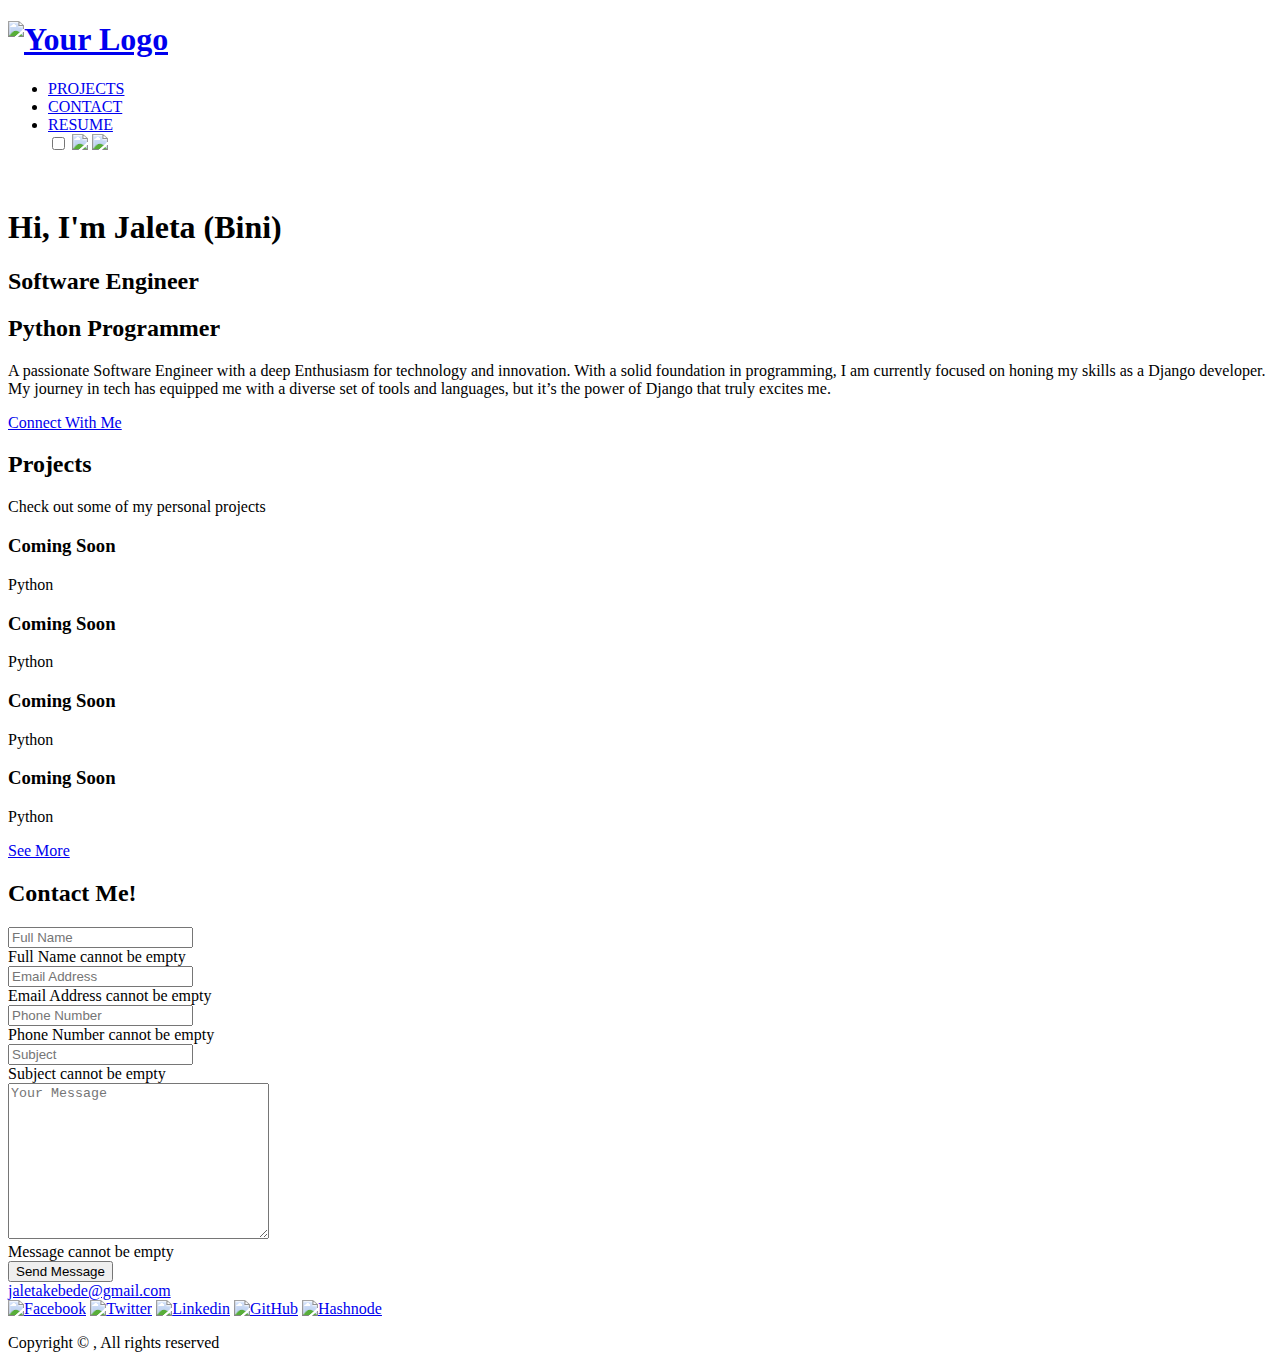
==== index.html @ 5a7c5d16 "directory rearragned" ====
<!DOCTYPE html>
<html lang="en">
  <head>
    <meta charset="UTF-8" />
    <meta http-equiv="X-UA-Compatible" content="IE=edge" />
    <meta name="viewport" content="width=device-width, initial-scale=1.0" />
    <!-- Primary Meta Tags -->
    <title>BiniJ</title>
    <meta name="title" content="Personal Portfolio" />
    <meta
      name="description"
      content="A Software Engineer and Python Programmer based in Adama Ethiopia."
    />

    <!-- Open Graph / Facebook -->
    <meta property="og:type" content="website" />
    <meta property="og:url" content="#" />
    <meta property="og:title" content="Personal Portfolio" />

    <meta property="og:image" content="" />

    <!-- Twitter -->
    <meta property="twitter:card" content="summary_large_image" />
    <meta property="twitter:url" content="" />
    <meta property="twitter:title" content="Portfolio Template - Open source" />
    <meta property="twitter:description" content="Personal Portfolio" />

    <!-- Link -->
    <!-- <link
      rel="apple-touch-icon"
      sizes="180x180"
      href="assets/favicon/J_logo2.png"
    />
    <link
      rel="icon"
      type="image/png"
      sizes="16x16"
      href="/assets/favicon/J_logo2.png"
    />
    <link
      rel="icon"
      type="image/png"
      sizes="32x32"
      href="assets/favicon/J_logo2.png"
    />
    <link
      rel="icon"
      type="image/png"
      sizes="192x192"
      href="assets/favicon/J_logo2.png"
    /> -->

    <link rel="icon" type="image/x-icon" href="assets/favicon/J_logo2.png" />
    <link rel="manifest" href="assets/favicon/site.webmanifest" />
    <link
      rel="stylesheet"
      href="https://use.fontawesome.com/releases/v5.15.4/css/all.css"
      integrity="sha384-DyZ88mC6Up2uqS4h/KRgHuoeGwBcD4Ng9SiP4dIRy0EXTlnuz47vAwmeGwVChigm"
      crossorigin="anonymous"
    />
    <link rel="stylesheet" href="css/style.css" />
    <link rel="stylesheet" href="css/utilities.css" />
  </head>
  <body>
    <header id="hero">
      <!-- Navbar -->
      <nav class="navbar">
        <div class="container">
          <!-- Logo -->
          <h1 id="logo">
            <a href="#"><img src="./assets/J_logo2.png" alt="Your Logo" /></a>
          </h1>
          <!-- Navbar links -->
          <ul class="nav-menu">
            <li><a class="nav-link" href="#projects">PROJECTS</a></li>
            <li><a class="nav-link" href="#contact">CONTACT</a></li>
            <!-- <li><a class="nav-link" href="#">BlOG</a></li> -->
            <!-- <li><a class="nav-link" href="#">BlOG</a></li> -->
            <li>
              <a class="nav-link btn btn-primary" href="#"
                >RESUME <i class="fas fa-arrow-right"></i
              ></a>
            </li>

            <!-- Toggle switch -->
            <div class="theme-switch">
              <input type="checkbox" id="switch" />
              <label class="toggle-icons" for="switch">
                <img class="moon" src="assets/moon.svg" />
                <img class="sun" src="assets/sun.svg" />
              </label>
            </div>
            <!-- Hamburger menu -->
          </ul>
          <div class="hamburger">
            <span class="bar"></span>
            <span class="bar"></span>
            <span class="bar"></span>
          </div>
        </div>
      </nav>

      <section class="header-container">
        <img class="profile-image" src="assets\bini_blackbg.jpeg" alt="" />
        <h1>Hi, I'm Jaleta (Bini)</h1>

        <div class="content-text">
          <h2>Software Engineer</h3>
          <h2>Python Programmer</h3>

          <p>A passionate Software Engineer with a deep Enthusiasm for technology and innovation. With a solid foundation in programming, I am currently focused on honing my skills as a Django developer. My journey in tech has equipped me with a diverse set of tools and languages, but it’s the power of Django that truly excites me.
          </p>
        </div>
        <a
          href="https://www.linkedin.com/in/biniam0?lipi=urn%3Ali%3Apage%3Ad_flagship3_profile_view_base_contact_details%3BS49T3yIkQtW8JQzjKmRiKA%3D%3D"
          class="btn btn-secondary"
          target="_blank"
          >Connect With Me</a
        >
      </section>
    </header>

    <!-- Projects -->
    <section id="projects" class="project-container container">
      <div class="division"></div>
      <div class="content-text">
        <h2>Projects</h2>
        <p>Check out some of my personal projects</p>
      </div>

      <article class="project">
        <!-- Project 1 -->
        <div href="" class="card">
          <div class="project-info">
            <div class="project-bio">
              <h3>Coming Soon</h3>
              <p>Python</p>
            </div>

            <div class="project-link">
              <a href="#" target="_blank"><i class="fab fa-github"></i></a>
              <a href="#" target="_blank"><i class="fas fa-globe"></i></a>
            </div>
          </div>
        </div>

        <!-- Project 2 -->
        <div href="" class="card">
          <div class="project-info">
            <div class="project-bio">
              <h3>Coming Soon</h3>
              <p>Python</p>
            </div>

            <div class="project-link">
              <a href="#" target="_blank"><i class="fab fa-github"></i></a>
              <a href="#" target="_blank"><i class="fas fa-globe"></i></a>
            </div>
          </div>
        </div>

        <!-- Porject 3 -->
        <div href="" class="card">
          <div class="project-info">
            <div class="project-bio">
              <h3>Coming Soon</h3>
              <p>Python</p>
            </div>

            <div class="project-link">
              <a href="#" target="_blank"><i class="fab fa-github"></i></a>
              <a href="#" target="_blank"><i class="fas fa-globe"></i></a>
            </div>
          </div>
        </div>

        <!-- Project 4 -->
        <div href="" class="card">
          <div class="project-info">
            <div class="project-bio">
              <h3>Coming Soon</h3>
              <p>Python</p>
            </div>

            <div class="project-link">
              <a href="#" target="_blank"><i class="fab fa-github"></i></a>
              <a href="#" target="_blank"><i class="fas fa-globe"></i></a>
            </div>
          </div>
        </div>

        <!-- Project 5
        <div href="" class="card">
          <div class="project-info">
            <div class="project-bio">
              <h3>Project Five</h3>
              <p>Python</p>
            </div>

            <div class="project-link">
              <a href="#" target="_blank"><i class="fab fa-github"></i></a>
              <a href="#" target="_blank"><i class="fas fa-globe"></i></a>
            </div>
          </div>
        </div>

        Project 6
        <div href="" class="card">
          <div class="project-info">
            <div class="project-bio">
              <h3>Project Six</h3>
              <p>Python</p>
            </div>

            <div class="project-link">
              <a href="#" target="_blank"><i class="fab fa-github"></i></a>
              <a href="#" target="_blank"><i class="fas fa-globe"></i></a>
            </div>
          </div>
        </div> -->
      </article>

      <a href="#" class="btn btn-secondary" target="_blank"
        >See More <i class="fas fa-arrow-right"></i
      ></a>
    </section>

    <!-- CONTACT SECTION DESIGN 2-->
    <section class="contact" id="contact-form">
      <div class="division"></div>

      <h2>Contact Me!</h2>

      <form action="#">
          <div class="input-box">
              <div class="input-field field">
                  <input type="text" placeholder="Full Name" id="name" class="item" autocomplete="off">
                  <div class="error-txt">Full Name cannot be empty</div>
              </div>
              <div class="input-field field">
                  <input type="text" placeholder="Email Address" id="email" class="item" autocomplete="off">
                  <div class="error-txt email">Email Address cannot be empty</div>
              </div>
          </div>
          <div class="input-box">
              <div class="input-field field">
                  <input type="text" placeholder="Phone Number" id="phone" class="item" autocomplete="off">
                  <div class="error-txt">Phone Number cannot be empty</div>
              </div>
              <div class="input-field field">
                  <input type="text" placeholder="Subject" id="subject" class="item" autocomplete="off">
                  <div class="error-txt">Subject cannot be empty</div>
              </div>
          </div>

          <div class="textarea-field field">
              <textarea name="" id="message" cols="30" rows="10" placeholder="Your Message" class="item" autocomplete="off"></textarea>
              <div class="error-txt">Message cannot be empty</div>
          </div>

          <button type="submit" class="btn btn-secondary">Send Message</button>
      </form>
  </section>

    <footer id="footer">
      <div class="container">
        <a href="mailto:jaletakebede@gmail.com">jaletakebede@gmail.com</a>
        <!-- Social links -->
        <div class="social">
          <a href="#" target="_blank"
            ><img src="./assets/facebook-icon.svg" alt="Facebook"
          /></a>
          <a href="#" target="_blank"
            ><img src="./assets/twitter-icon.svg" alt="Twitter"
          /></a>
          <a href="#" target="_blank"
            ><img src="./assets/linkedin-icon.svg" alt="Linkedin"
          /></a>
          <a href="#" target="_blank"
            ><img src="./assets/github-icon.svg" alt="GitHub"
          /></a>
          <a href="#" target="_blank"
            ><img src="./assets/hashnode-icon.svg" alt="Hashnode"
          /></a>
        </div>
        <!-- Attribution -->
        <div class="attribution">
          <a
            href="https://github.com/CommunityPro/portfolio-html"
            target="_blank"
            rel="noopener noreferrer"
          >
            <!-- <img
              src="https://user-images.githubusercontent.com/62628408/157202263-9174da24-b19a-4017-9b7c-a1d26ae8f014.svg"
              alt="attribution"
              width="150px"
            /> -->
          </a>
        </div>
        <p>Copyright &copy; <span id="datee"></span>, All rights reserved</p>
      </div>
    </footer>
    <script src="js/script.js"></script>
  </body>
</html>
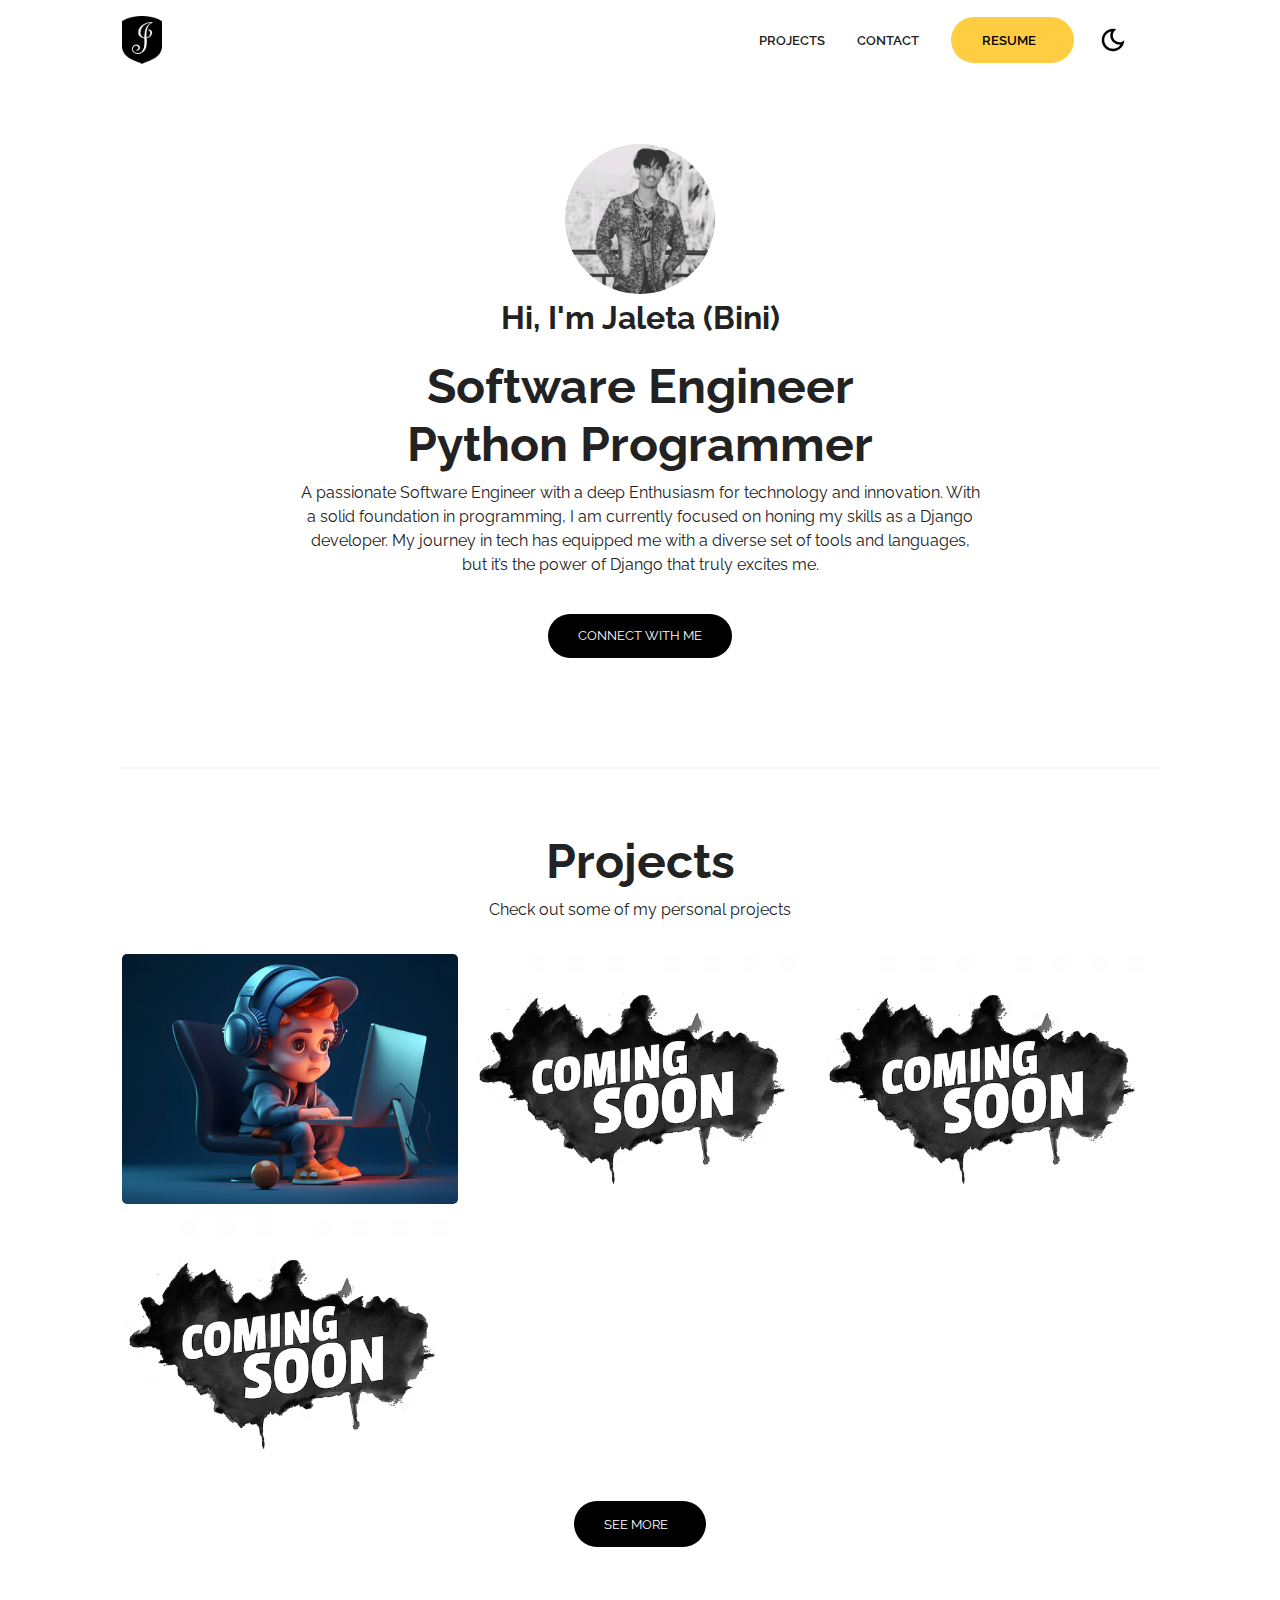
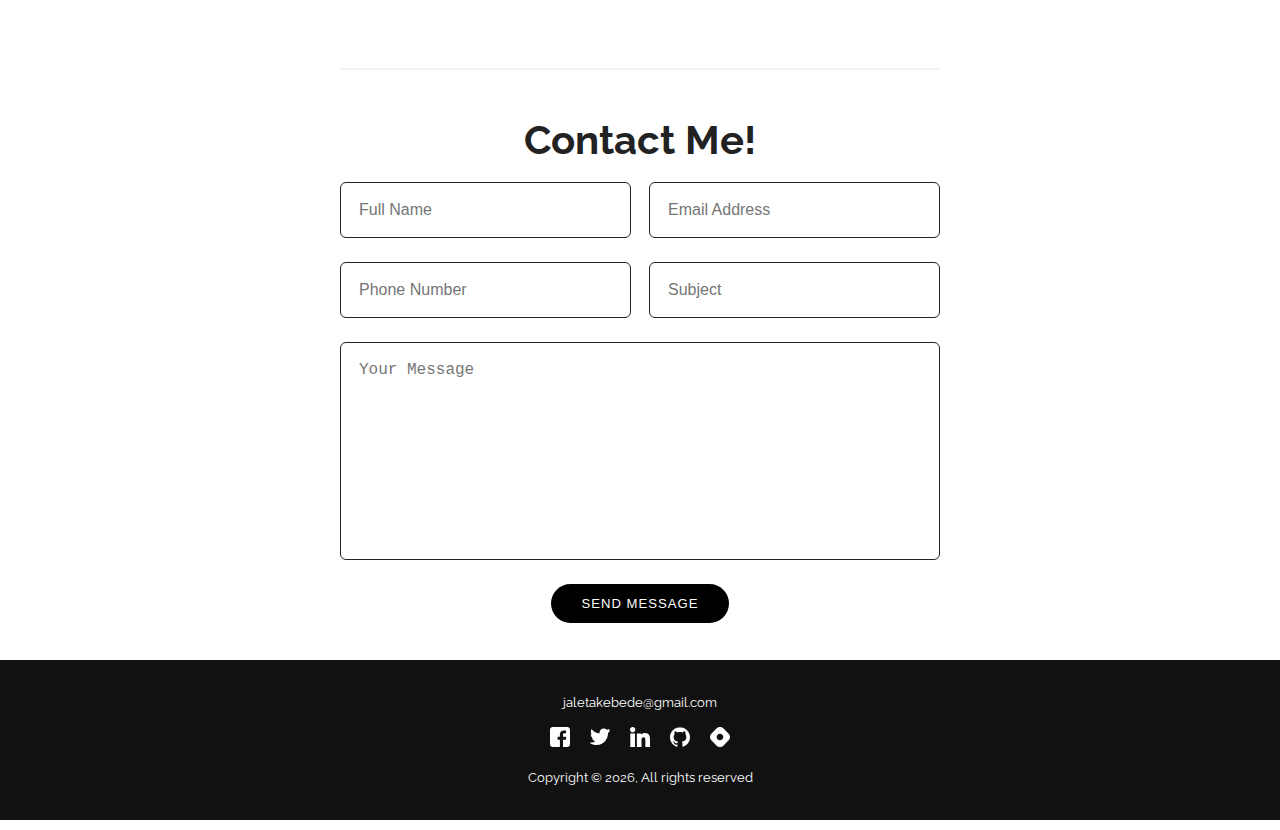
==== commit 37f24e7f: "rearranging the directory of assets directory" ====
--- a/index.html
+++ b/index.html
@@ -25,31 +25,6 @@
     <meta property="twitter:title" content="Portfolio Template - Open source" />
     <meta property="twitter:description" content="Personal Portfolio" />
 
-    <!-- Link -->
-    <!-- <link
-      rel="apple-touch-icon"
-      sizes="180x180"
-      href="assets/favicon/J_logo2.png"
-    />
-    <link
-      rel="icon"
-      type="image/png"
-      sizes="16x16"
-      href="/assets/favicon/J_logo2.png"
-    />
-    <link
-      rel="icon"
-      type="image/png"
-      sizes="32x32"
-      href="assets/favicon/J_logo2.png"
-    />
-    <link
-      rel="icon"
-      type="image/png"
-      sizes="192x192"
-      href="assets/favicon/J_logo2.png"
-    /> -->
-
     <link rel="icon" type="image/x-icon" href="assets/favicon/J_logo2.png" />
     <link rel="manifest" href="assets/favicon/site.webmanifest" />
     <link
@@ -58,8 +33,8 @@
       integrity="sha384-DyZ88mC6Up2uqS4h/KRgHuoeGwBcD4Ng9SiP4dIRy0EXTlnuz47vAwmeGwVChigm"
       crossorigin="anonymous"
     />
-    <link rel="stylesheet" href="css/style.css" />
-    <link rel="stylesheet" href="css/utilities.css" />
+    <link rel="stylesheet" href="style.css" />
+    <link rel="stylesheet" href="utilities.css" />
   </head>
   <body>
     <header id="hero">
@@ -300,6 +275,6 @@
         <p>Copyright &copy; <span id="datee"></span>, All rights reserved</p>
       </div>
     </footer>
-    <script src="js/script.js"></script>
+    <script src="script.js"></script>
   </body>
 </html>
--- a/style.css
+++ b/style.css
@@ -0,0 +1,416 @@
+@import url(https://fonts.googleapis.com/css?family=Raleway:100,200,300,regular,500,600,700,800,900,100italic,200italic,300italic,italic,500italic,600italic,700italic,800italic,900italic);
+
+/* variables */
+:root {
+  /* Colors */
+  --primary-color: #ffcd42;
+  --secondary-color: #ffd35c;
+  --bg-primary: #ffffff;
+  --text-color: #222222;
+  --text-color-two: #ffffff;
+  --bg-secondary: #000000;
+  --card-background: #f4f4f4;
+  --bg-secondary-two: #111111;
+
+  --shadow: 0 10px 40px rgba(0, 0, 0, 0.2);
+
+  /* Font Weight */
+  --weight-small: 400;
+  --weight-semibold: 600;
+  --weight-bold: 800;
+
+  /* Max width */
+  --width-small: 600px;
+  --width-medium: 1100px;
+  --width-large: 1300px;
+}
+
+[data-theme="dark"] {
+  --primary-color: #ffcd42;
+  --secondary-color: #ffd35c;
+  --bg-primary: #000000;
+  --text-color: #ffffff;
+  --text-color-two: #222222;
+  --bg-secondary: #ffffff;
+  --card-background: #111111;
+  --bg-secondary-two: #f4f4f4;
+  --shadow: 0 2px 10px rgba(95, 95, 95, 0.2);
+}
+
+html {
+  font-size: 100%;
+  scroll-behavior: smooth;
+}
+
+/* Reset default styling */
+* {
+  margin: 0;
+  padding: 0;
+  box-sizing: border-box;
+}
+
+ul {
+  list-style: none;
+}
+
+a {
+  text-decoration: none;
+  color: var(--text-color);
+}
+
+/* Main styling */
+body {
+  background: var(--bg-primary);
+  color: var(--text-color);
+  font-family: "Raleway", sans-serif;
+  line-height: 1.5;
+}
+
+/* Navbar */
+.navbar {
+  position: fixed;
+  top: 0;
+  left: 0;
+  right: 0;
+  z-index: 20;
+  background: var(--bg-primary);
+}
+
+.navbar .container {
+  display: flex;
+  align-items: center;
+  justify-content: space-between;
+  z-index: 20;
+  height: 80px;
+  width: 100%;
+}
+
+.navbar .nav-menu {
+  display: flex;
+  align-items: center;
+  background: var(--bg-primary);
+}
+
+.navbar .nav-link {
+  margin: 0 1rem;
+  font-size: 0.8rem;
+  font-weight: var(--weight-semibold);
+}
+
+.navbar #logo img {
+  display: block;
+  width: 40px;
+}
+
+.navbar .btn {
+  margin-right: 1.5rem;
+}
+
+.fas.fa-arrow-right {
+  margin-left: 0.5rem;
+  font-size: 0.9rem;
+}
+
+/* hamburger */
+.hamburger {
+  margin-bottom: 0.1rem;
+  display: none;
+}
+
+.bar {
+  display: block;
+  width: 23px;
+  height: 3px;
+  margin: 4px auto;
+  transition: all 0.3s ease-in-out;
+  border-radius: 30px;
+  background-color: var(--bg-secondary);
+}
+
+/* Hero section */
+#hero {
+  display: flex;
+  flex-direction: column;
+  height: 100%;
+}
+
+.profile-image {
+  width: 150px;
+  border-radius: 50%;
+  animation: bounce 1s infinite alternate;
+}
+
+@keyframes bounce {
+  from {
+    transform: translateY(0px);
+  }
+
+  to {
+    transform: translateY(-10px);
+  }
+}
+
+.division {
+  width: 100%;
+  height: 2px;
+  background-color: var(--card-background);
+  margin: 2.5rem 0;
+}
+
+/* Projects */
+#projects {
+  display: flex;
+  flex-direction: column;
+  margin: 2rem auto 3rem;
+  padding-bottom: 0.1rem;
+}
+
+#projects .btn {
+  align-self: center;
+  margin: 2rem 0;
+}
+
+.project {
+  display: grid;
+  grid-template-columns: repeat(3, 1fr);
+  grid-auto-rows: minmax(250px, auto);
+  grid-gap: 0.9rem;
+}
+
+.card .project-bio p {
+  font-size: 0.83rem;
+}
+
+.card .project-bio h3 {
+  font-size: 0.9rem;
+}
+
+.project-info {
+  display: flex;
+  justify-content: space-between;
+  opacity: 0;
+  position: relative;
+  transition: 0.5s ease-in-out;
+}
+
+.project-bio {
+  display: flex;
+  flex-direction: column;
+  justify-content: flex-end;
+  position: relative;
+  top: 160px;
+  left: 10px;
+}
+
+/* Contact */
+.contact {
+  display: grid;
+  justify-content: center;
+  padding-bottom: 2rem;
+}
+.contact h2 {
+  font-size: 40px;
+  display: grid;
+  justify-content: center;
+  color: var(--text-color);
+}
+
+
+.contact form {
+  width: 600px;
+  text-align: center;
+}
+
+form .input-box {
+  display: flex;
+  justify-content: space-between;
+}
+
+.input-box .input-field {
+  width: 48.5%;
+}
+
+.field .item {
+  width: 100%;
+  padding: 18px;
+  background: var(--bg-primary);
+  border: 1px solid var(--text-color);
+  color: var(--text-color);
+  outline: none;
+  border-radius: 6px;
+  font-size: 16px;
+  margin: 12px 0;
+}
+
+/* .field.error .item {
+  border-color: #fafafa;
+} */
+
+/* .field .item::placeholder {
+  color: rgba(255, 255, 255, 0.3);
+} */
+
+.field .error-txt {
+  font-size: 14.5px;
+  /* color: #d93025; */
+  text-align: left;
+  margin: -5px 0 10px;
+  display: none;
+}
+
+.field.error .error-txt {
+  display: block;
+}
+
+form .textarea-field .item {
+  resize: none;
+}
+
+form .textarea-field .error-txt {
+  margin-top: -10px;
+}
+
+form button {
+  padding: 12px 32px;
+  /* background: rgb(255, 255, 255); */
+  border: none;
+  outline: none;
+  border-radius: 6px;
+  font-size: 16px;
+  /* color: #333; */
+  letter-spacing: 1px;
+  cursor: pointer;
+  margin-top: 20px;
+  transition: .5s;
+}
+
+form button:hover {
+  box-shadow: none;
+}
+
+/* Footer */
+#footer {
+  background: #111111;
+}
+
+#footer .container {
+  display: flex;
+  flex-direction: column;
+  align-items: center;
+  justify-content: center;
+  color: #ffffff;
+  min-height: 160px;
+  text-align: center;
+}
+
+#footer a {
+  font-size: 0.8rem;
+  color: #fff;
+}
+
+#footer a:hover {
+  opacity: 0.6;
+}
+
+#footer .social {
+  margin: 0.9rem 0;
+}
+
+#footer .social img {
+  width: 20px;
+  height: 20px;
+}
+
+#footer .social a {
+  margin: 0 0.5rem;
+}
+
+#footer p {
+  font-size: 0.8rem;
+}
+
+/* Responsiveness */
+
+@media (max-width: 1000px) {
+  .project {
+    display: grid;
+    grid-template-columns: repeat(2, 1fr);
+  }
+}
+
+@media (max-width: 768px) {
+}
+
+@media (max-width: 670px) {
+  .navbar .nav-menu {
+    position: fixed;
+    right: -100vw;
+    top: 4.5rem;
+    flex-direction: column;
+    width: calc(80% - 10px);
+    transition: 0.3s;
+    box-shadow: var(--shadow);
+    padding: 2rem;
+    border-radius: 5px;
+    align-items: flex-start;
+  }
+
+  .navbar .btn {
+    margin: 0;
+    margin-top: 1rem;
+  }
+
+  .nav-menu.active {
+    right: 20px;
+  }
+
+  .nav-menu .nav-link {
+    font-size: 0.9rem;
+    margin: 0 0.2rem;
+  }
+
+  .nav-menu li {
+    margin-bottom: 0.5rem;
+    width: 100%;
+  }
+
+  .nav-menu .btn {
+    width: 100%;
+    text-align: center;
+    margin-top: 0.5rem;
+  }
+
+  .hamburger {
+    display: block;
+    cursor: pointer;
+    padding: 0.2rem 0.4rem;
+  }
+
+  .hamburger.active {
+    border: 1px dotted gray;
+  }
+
+  .hamburger.active .bar:nth-child(2) {
+    opacity: 0;
+  }
+
+  .hamburger.active .bar:nth-child(1) {
+    transform: translateY(6px) rotate(45deg);
+  }
+
+  .hamburger.active .bar:nth-child(3) {
+    transform: translateY(-8px) rotate(-45deg);
+  }
+}
+
+@media (max-width: 600px) {
+  .project {
+    display: grid;
+    grid-template-columns: 1fr;
+  }
+
+  .header-container .btn {
+    border-radius: 5px;
+    width: 80%;
+  }
+}
--- a/utilities.css
+++ b/utilities.css
@@ -0,0 +1,177 @@
+/* ?This is where reusable styling of this template will be. 
+   !Will contain things like:
+   * Button styling
+   * Background color styling
+   * padding and margin
+*/
+
+.container {
+  max-width: var(--width-medium);
+  margin: 0 auto;
+  padding: 1rem 2rem;
+}
+
+h1::selection,
+h2::selection {
+  color: #111;
+  background: var(--primary-color);
+}
+
+/* Buttons */
+.btn {
+  display: inline-block;
+  padding: 0.75rem 1.9rem;
+  border-radius: 30px;
+  text-transform: uppercase;
+  font-size: 0.82rem;
+  transition: 0.3s;
+}
+
+.btn-primary {
+  background: var(--primary-color);
+  color: #000000;
+}
+
+.btn-secondary {
+  margin: 5px 0;
+  background-color: var(--bg-secondary);
+  color: var(--bg-primary);
+}
+
+/* add hover to resume button */
+.btn-primary:hover {
+  background: var(--secondary-color);
+}
+
+/* Dark mode toggle */
+#switch {
+  display: none;
+}
+
+.toggle-icons {
+  display: flex;
+  justify-content: space-between;
+  align-items: center;
+  cursor: pointer;
+}
+
+.toggle-icons > img {
+  transition: 0.6s cubic-bezier(0.23, 1, 0.32, 1);
+  width: 30px;
+}
+
+.moon {
+  transform: rotate(10deg);
+}
+
+#switch:checked + .toggle-icons .moon {
+  transform: rotate(250deg);
+}
+
+#switch:checked + .toggle-icons .sun {
+  transform: rotate(100deg);
+}
+
+/* Header Container */
+.header-container {
+  display: flex;
+  flex-direction: column;
+  align-items: center;
+  justify-content: center;
+  margin-top: 8rem;
+  padding: 1rem;
+}
+
+.header-container > div {
+  margin-top: 1rem;
+}
+
+.content-text {
+  text-align: center;
+  margin: 1.5rem 0;
+}
+
+.content-text h2 {
+  font-size: 3rem;
+  line-height: 1.2;
+  transition: 0.2s ease-in-out;
+}
+
+.content-text p {
+  padding: 0.5rem;
+  margin: 0 auto;
+  max-width: 700px;
+}
+
+/* Project cards */
+.card {
+  padding: 1rem;
+  background: var(--card-background);
+  color: #ffffff;
+  border-radius: 5px;
+  transition: 0.4s ease-in-out;
+  cursor: pointer;
+}
+
+.card a {
+  color: #ffffff;
+  transition: 0.25s ease-in-out;
+  font-size: 1.1rem;
+  margin-right: 0.3rem;
+}
+
+.card a:hover {
+  color: var(--primary-color);
+}
+
+.card:hover {
+  box-shadow: inset 0 100px 1000px 10px rgba(0, 0, 0, 0.8);
+}
+
+.card:hover .project-info {
+  opacity: 1;
+}
+
+/* Project Images */
+
+/* project 1 */
+.card:nth-child(1) {
+  background: url(../assets/project/project-one.png) center center/cover;
+}
+
+/* Project 2 */
+.card:nth-child(2) {
+  background: url(../assets/project/project-two.png) center center/cover;
+}
+
+/* Project 3 */
+.card:nth-child(3) {
+  background: url(../assets/project/project-three.png) center center/cover;
+}
+
+/* Project 4 */
+.card:nth-child(4) {
+  background: url(../assets/project/project-four.png) center center/cover;
+}
+
+/* Project 5 */
+.card:nth-child(5) {
+  background: url(../assets/project/project-five.png) center center/cover;
+}
+
+/* Project 6 */
+.card:nth-child(6) {
+  background: url(../assets/project/project-six.png) center center/cover;
+}
+
+/* Media Queries */
+@media (max-width: 768px) {
+  .header-container {
+    margin-top: 7rem;
+    text-align: center;
+  }
+
+  .content-text h2 {
+    font-size: 2.5rem;
+  }
+}
